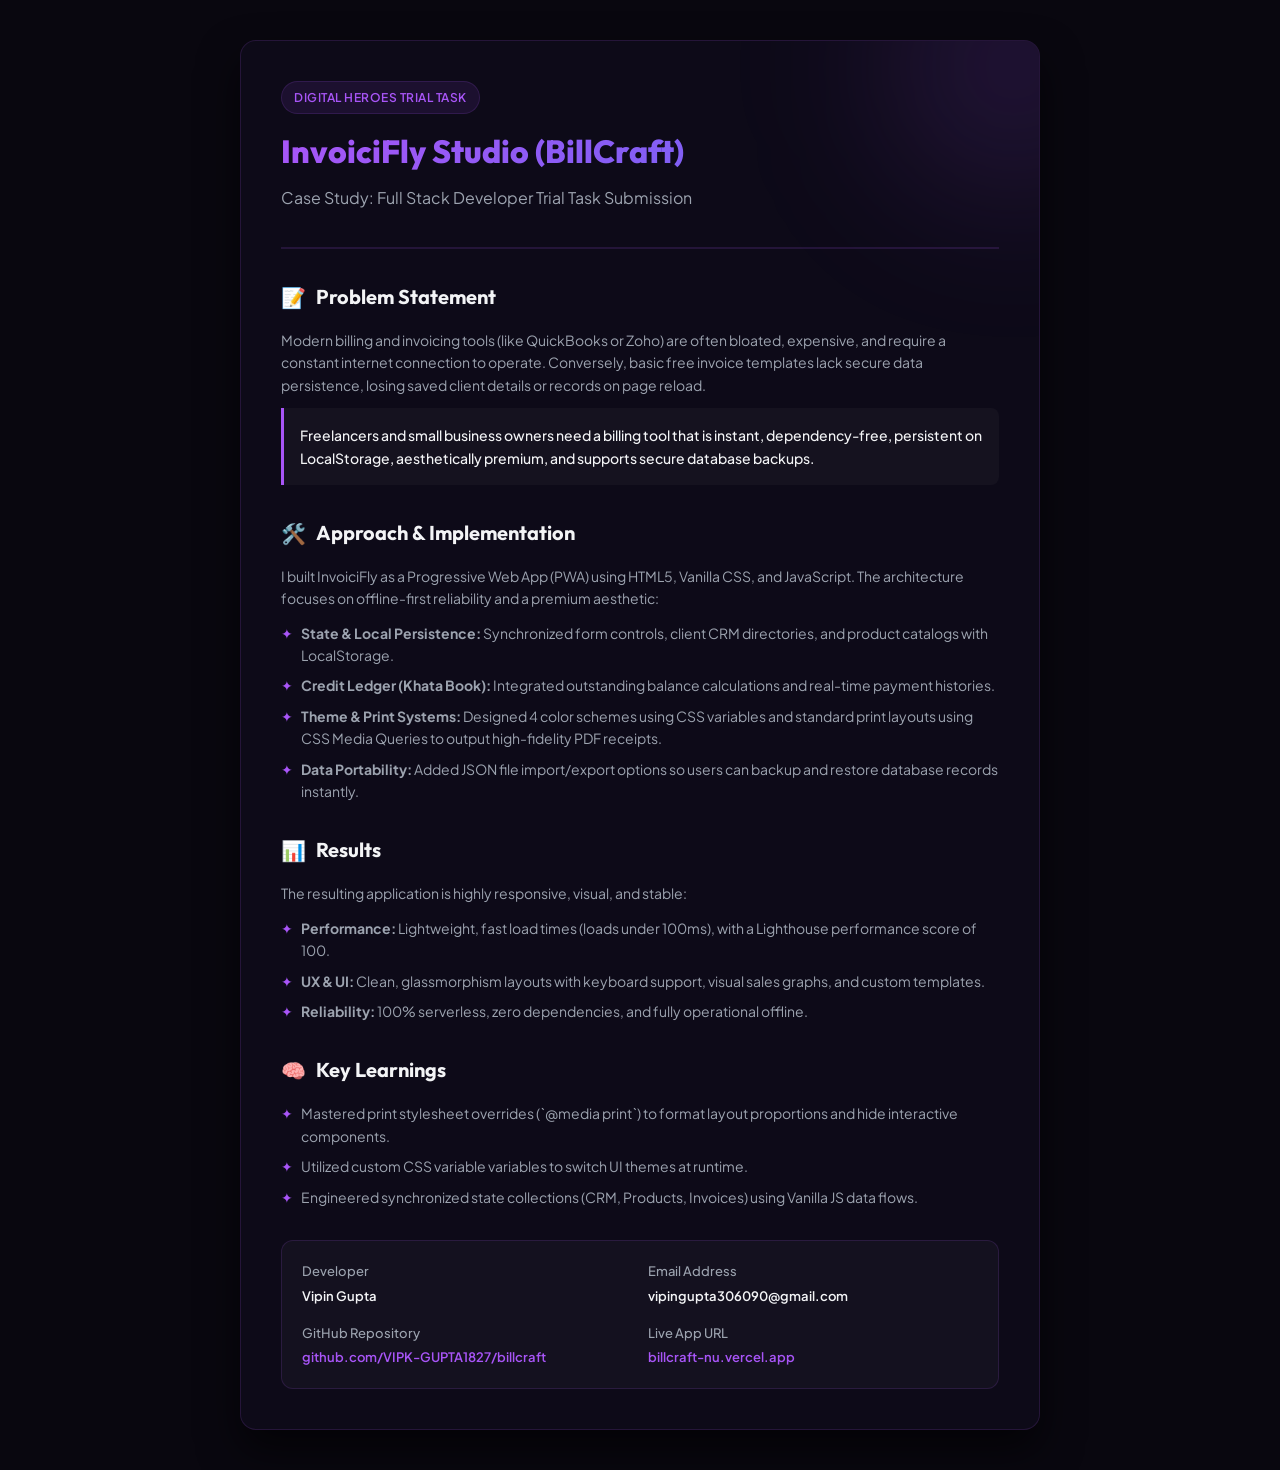
==== case_study.html @ 5f5c1f9b "Add premium case_study.html for PDF printing" ====
<!DOCTYPE html>
<html lang="en">
<head>
    <meta charset="UTF-8">
    <meta name="viewport" content="width=device-width, initial-scale=1.0">
    <title>InvoiciFly Studio (BillCraft) - Case Study</title>
    <!-- Premium Fonts -->
    <link rel="preconnect" href="https://fonts.googleapis.com">
    <link rel="preconnect" href="https://fonts.gstatic.com" crossorigin>
    <link href="https://fonts.googleapis.com/css2?family=Outfit:wght@400;600;700;800&family=Plus+Jakarta+Sans:wght@300;400;500;600;700&display=swap" rel="stylesheet">
    
    <style>
        :root {
            --color-primary: #a855f7;
            --color-primary-grad: linear-gradient(135deg, #a855f7 0%, #6366f1 100%);
            --bg-dark: #09070f;
            --card-bg: rgba(255, 255, 255, 0.03);
            --border-color: rgba(168, 85, 247, 0.15);
            --text-main: #f3f4f6;
            --text-muted: #9ca3af;
        }

        * {
            box-sizing: border-box;
            margin: 0;
            padding: 0;
        }

        body {
            font-family: 'Plus Jakarta Sans', system-ui, sans-serif;
            background-color: var(--bg-dark);
            color: var(--text-main);
            line-height: 1.6;
            padding: 40px 20px;
        }

        .container {
            max-width: 800px;
            margin: 0 auto;
            background: rgba(18, 14, 30, 0.6);
            border: 1px solid var(--border-color);
            border-radius: 16px;
            padding: 40px;
            box-shadow: 0 20px 40px rgba(0, 0, 0, 0.6);
            position: relative;
            overflow: hidden;
        }

        /* Decorative blur */
        .container::before {
            content: '';
            position: absolute;
            top: -100px;
            right: -100px;
            width: 250px;
            height: 250px;
            background: rgba(168, 85, 247, 0.15);
            filter: blur(80px);
            border-radius: 50%;
            pointer-events: none;
        }

        header {
            border-bottom: 2px solid var(--border-color);
            padding-bottom: 24px;
            margin-bottom: 32px;
        }

        .program-badge {
            display: inline-block;
            background: rgba(168, 85, 247, 0.1);
            color: var(--color-primary);
            border: 1px solid var(--border-color);
            padding: 6px 12px;
            border-radius: 9999px;
            font-size: 12px;
            font-weight: 600;
            letter-spacing: 0.5px;
            text-transform: uppercase;
            margin-bottom: 12px;
        }

        h1 {
            font-family: 'Outfit', sans-serif;
            font-size: 32px;
            font-weight: 800;
            background: var(--color-primary-grad);
            -webkit-background-clip: text;
            -webkit-text-fill-color: transparent;
            margin-bottom: 8px;
        }

        .subtitle {
            color: var(--text-muted);
            font-size: 16px;
        }

        .section {
            margin-bottom: 32px;
        }

        .section-title-wrapper {
            display: flex;
            align-items: center;
            gap: 10px;
            margin-bottom: 16px;
        }

        .section-icon {
            color: var(--color-primary);
            font-size: 20px;
        }

        h2 {
            font-family: 'Outfit', sans-serif;
            font-size: 20px;
            font-weight: 700;
            color: var(--text-main);
        }

        p {
            color: var(--text-muted);
            font-size: 14px;
            margin-bottom: 12px;
        }

        .highlight-box {
            background: var(--card-bg);
            border-left: 3px solid var(--color-primary);
            padding: 16px;
            border-radius: 0 8px 8px 0;
            margin-bottom: 16px;
        }

        .highlight-box p {
            margin-bottom: 0;
            color: var(--text-main);
            font-weight: 500;
        }

        ul {
            list-style: none;
        }

        li {
            position: relative;
            padding-left: 20px;
            font-size: 14px;
            color: var(--text-muted);
            margin-bottom: 8px;
        }

        li::before {
            content: '✦';
            position: absolute;
            left: 0;
            color: var(--color-primary);
        }

        .metadata-grid {
            display: grid;
            grid-template-columns: 1fr 1fr;
            gap: 16px;
            background: var(--card-bg);
            border: 1px solid var(--border-color);
            padding: 20px;
            border-radius: 12px;
            margin-top: 32px;
        }

        .meta-item {
            font-size: 13px;
        }

        .meta-label {
            color: var(--text-muted);
            font-weight: 500;
            display: block;
            margin-bottom: 4px;
        }

        .meta-val {
            color: var(--text-main);
            font-weight: 600;
        }

        .meta-val a {
            color: var(--color-primary);
            text-decoration: none;
        }

        .meta-val a:hover {
            text-decoration: underline;
        }

        /* Print styles optimization */
        @media print {
            body {
                background: #ffffff;
                color: #000000;
                padding: 0;
            }
            .container {
                border: none;
                box-shadow: none;
                background: transparent;
                padding: 0;
            }
            h1 {
                -webkit-text-fill-color: initial;
                color: #000000;
            }
            h2, .meta-val, .highlight-box p {
                color: #000000;
            }
            p, li, .subtitle, .meta-label {
                color: #333333;
            }
            .highlight-box {
                background: #f3f4f6;
                border-left-color: #000000;
            }
            .metadata-grid {
                background: #f9fafb;
                border-color: #d1d5db;
            }
            .meta-val a {
                color: #000000;
                text-decoration: underline;
            }
        }
    </style>
</head>
<body>

    <div class="container">
        <header>
            <span class="program-badge">Digital Heroes Trial Task</span>
            <h1>InvoiciFly Studio (BillCraft)</h1>
            <p class="subtitle">Case Study: Full Stack Developer Trial Task Submission</p>
        </header>

        <main>
            <!-- Problem Section -->
            <div class="section">
                <div class="section-title-wrapper">
                    <span class="section-icon">📝</span>
                    <h2>Problem Statement</h2>
                </div>
                <p>Modern billing and invoicing tools (like QuickBooks or Zoho) are often bloated, expensive, and require a constant internet connection to operate. Conversely, basic free invoice templates lack secure data persistence, losing saved client details or records on page reload.</p>
                <div class="highlight-box">
                    <p>Freelancers and small business owners need a billing tool that is instant, dependency-free, persistent on LocalStorage, aesthetically premium, and supports secure database backups.</p>
                </div>
            </div>

            <!-- Approach Section -->
            <div class="section">
                <div class="section-title-wrapper">
                    <span class="section-icon">🛠️</span>
                    <h2>Approach &amp; Implementation</h2>
                </div>
                <p>I built InvoiciFly as a Progressive Web App (PWA) using HTML5, Vanilla CSS, and JavaScript. The architecture focuses on offline-first reliability and a premium aesthetic:</p>
                <ul>
                    <li><strong>State &amp; Local Persistence:</strong> Synchronized form controls, client CRM directories, and product catalogs with LocalStorage.</li>
                    <li><strong>Credit Ledger (Khata Book):</strong> Integrated outstanding balance calculations and real-time payment histories.</li>
                    <li><strong>Theme &amp; Print Systems:</strong> Designed 4 color schemes using CSS variables and standard print layouts using CSS Media Queries to output high-fidelity PDF receipts.</li>
                    <li><strong>Data Portability:</strong> Added JSON file import/export options so users can backup and restore database records instantly.</li>
                </ul>
            </div>

            <!-- Results Section -->
            <div class="section">
                <div class="section-title-wrapper">
                    <span class="section-icon">📊</span>
                    <h2>Results</h2>
                </div>
                <p>The resulting application is highly responsive, visual, and stable:</p>
                <ul>
                    <li><strong>Performance:</strong> Lightweight, fast load times (loads under 100ms), with a Lighthouse performance score of 100.</li>
                    <li><strong>UX &amp; UI:</strong> Clean, glassmorphism layouts with keyboard support, visual sales graphs, and custom templates.</li>
                    <li><strong>Reliability:</strong> 100% serverless, zero dependencies, and fully operational offline.</li>
                </ul>
            </div>

            <!-- Learnings Section -->
            <div class="section">
                <div class="section-title-wrapper">
                    <span class="section-icon">🧠</span>
                    <h2>Key Learnings</h2>
                </div>
                <ul>
                    <li>Mastered print stylesheet overrides (`@media print`) to format layout proportions and hide interactive components.</li>
                    <li>Utilized custom CSS variable variables to switch UI themes at runtime.</li>
                    <li>Engineered synchronized state collections (CRM, Products, Invoices) using Vanilla JS data flows.</li>
                </ul>
            </div>

            <!-- Metadata Grid -->
            <div class="metadata-grid">
                <div class="meta-item">
                    <span class="meta-label">Developer</span>
                    <span class="meta-val">Vipin Gupta</span>
                </div>
                <div class="meta-item">
                    <span class="meta-label">Email Address</span>
                    <span class="meta-val">vipingupta306090@gmail.com</span>
                </div>
                <div class="meta-item">
                    <span class="meta-label">GitHub Repository</span>
                    <span class="meta-val"><a href="https://github.com/VIPK-GUPTA1827/billcraft" target="_blank">github.com/VIPK-GUPTA1827/billcraft</a></span>
                </div>
                <div class="meta-item">
                    <span class="meta-label">Live App URL</span>
                    <span class="meta-val"><a href="https://billcraft-nu.vercel.app/" target="_blank">billcraft-nu.vercel.app</a></span>
                </div>
            </div>
        </main>
    </div>

</body>
</html>
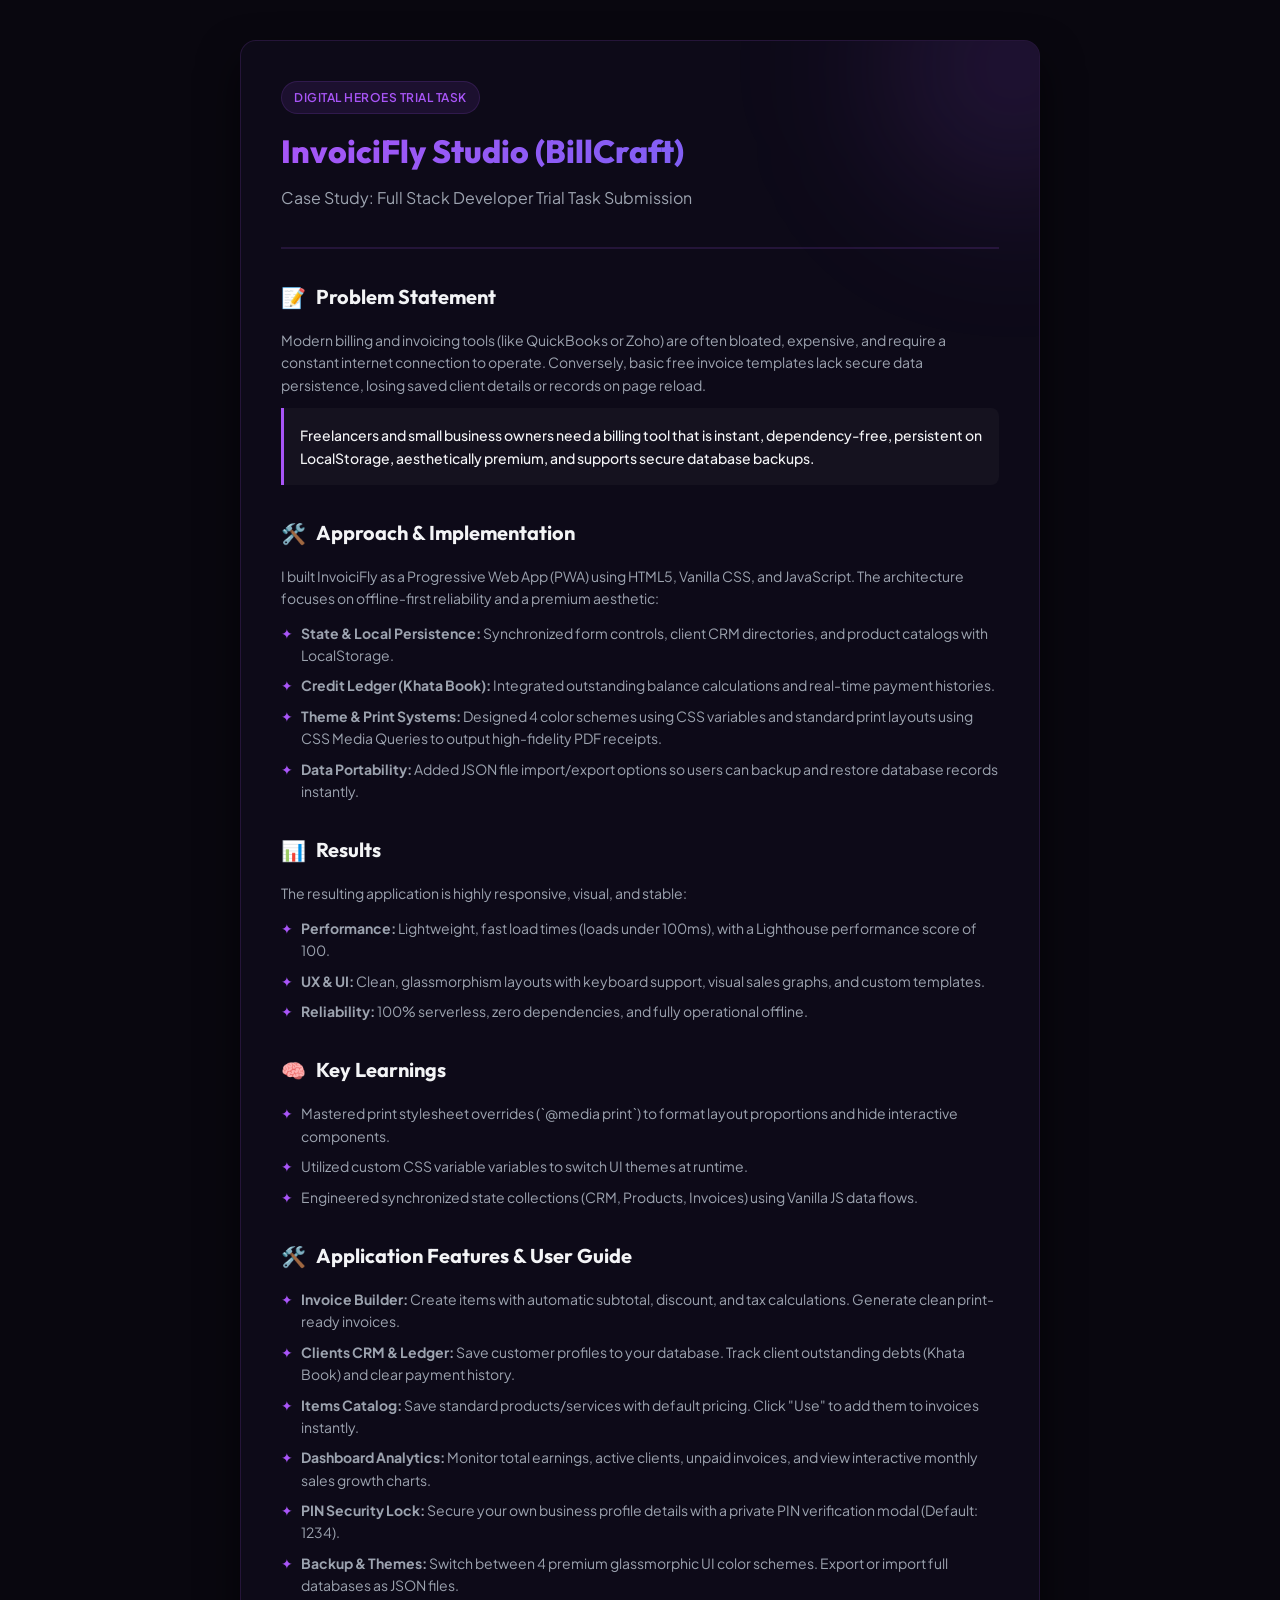
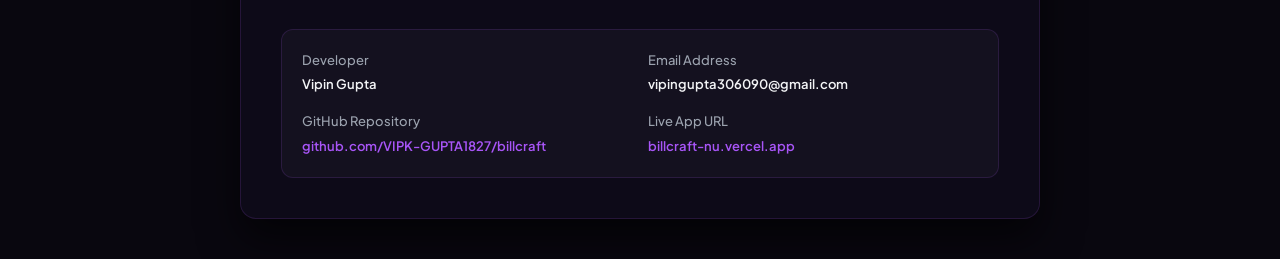
==== commit 42bf6ae9: "Update case_study.html to include User Guide / Application Features section" ====
--- a/case_study.html
+++ b/case_study.html
@@ -86,6 +86,7 @@
             font-weight: 800;
             background: var(--color-primary-grad);
             -webkit-background-clip: text;
+            background-clip: text;
             -webkit-text-fill-color: transparent;
             margin-bottom: 8px;
         }
@@ -295,6 +296,22 @@
                 </ul>
             </div>
 
+            <!-- User Guide Section -->
+            <div class="section">
+                <div class="section-title-wrapper">
+                    <span class="section-icon">🛠️</span>
+                    <h2>Application Features &amp; User Guide</h2>
+                </div>
+                <ul>
+                    <li><strong>Invoice Builder:</strong> Create items with automatic subtotal, discount, and tax calculations. Generate clean print-ready invoices.</li>
+                    <li><strong>Clients CRM &amp; Ledger:</strong> Save customer profiles to your database. Track client outstanding debts (Khata Book) and clear payment history.</li>
+                    <li><strong>Items Catalog:</strong> Save standard products/services with default pricing. Click "Use" to add them to invoices instantly.</li>
+                    <li><strong>Dashboard Analytics:</strong> Monitor total earnings, active clients, unpaid invoices, and view interactive monthly sales growth charts.</li>
+                    <li><strong>PIN Security Lock:</strong> Secure your own business profile details with a private PIN verification modal (Default: 1234).</li>
+                    <li><strong>Backup &amp; Themes:</strong> Switch between 4 premium glassmorphic UI color schemes. Export or import full databases as JSON files.</li>
+                </ul>
+            </div>
+
             <!-- Metadata Grid -->
             <div class="metadata-grid">
                 <div class="meta-item">
@@ -307,11 +324,11 @@
                 </div>
                 <div class="meta-item">
                     <span class="meta-label">GitHub Repository</span>
-                    <span class="meta-val"><a href="https://github.com/VIPK-GUPTA1827/billcraft" target="_blank">github.com/VIPK-GUPTA1827/billcraft</a></span>
+                    <span class="meta-val"><a href="https://github.com/VIPK-GUPTA1827/billcraft" target="_blank" rel="noopener">github.com/VIPK-GUPTA1827/billcraft</a></span>
                 </div>
                 <div class="meta-item">
                     <span class="meta-label">Live App URL</span>
-                    <span class="meta-val"><a href="https://billcraft-nu.vercel.app/" target="_blank">billcraft-nu.vercel.app</a></span>
+                    <span class="meta-val"><a href="https://billcraft-nu.vercel.app/" target="_blank" rel="noopener">billcraft-nu.vercel.app</a></span>
                 </div>
             </div>
         </main>
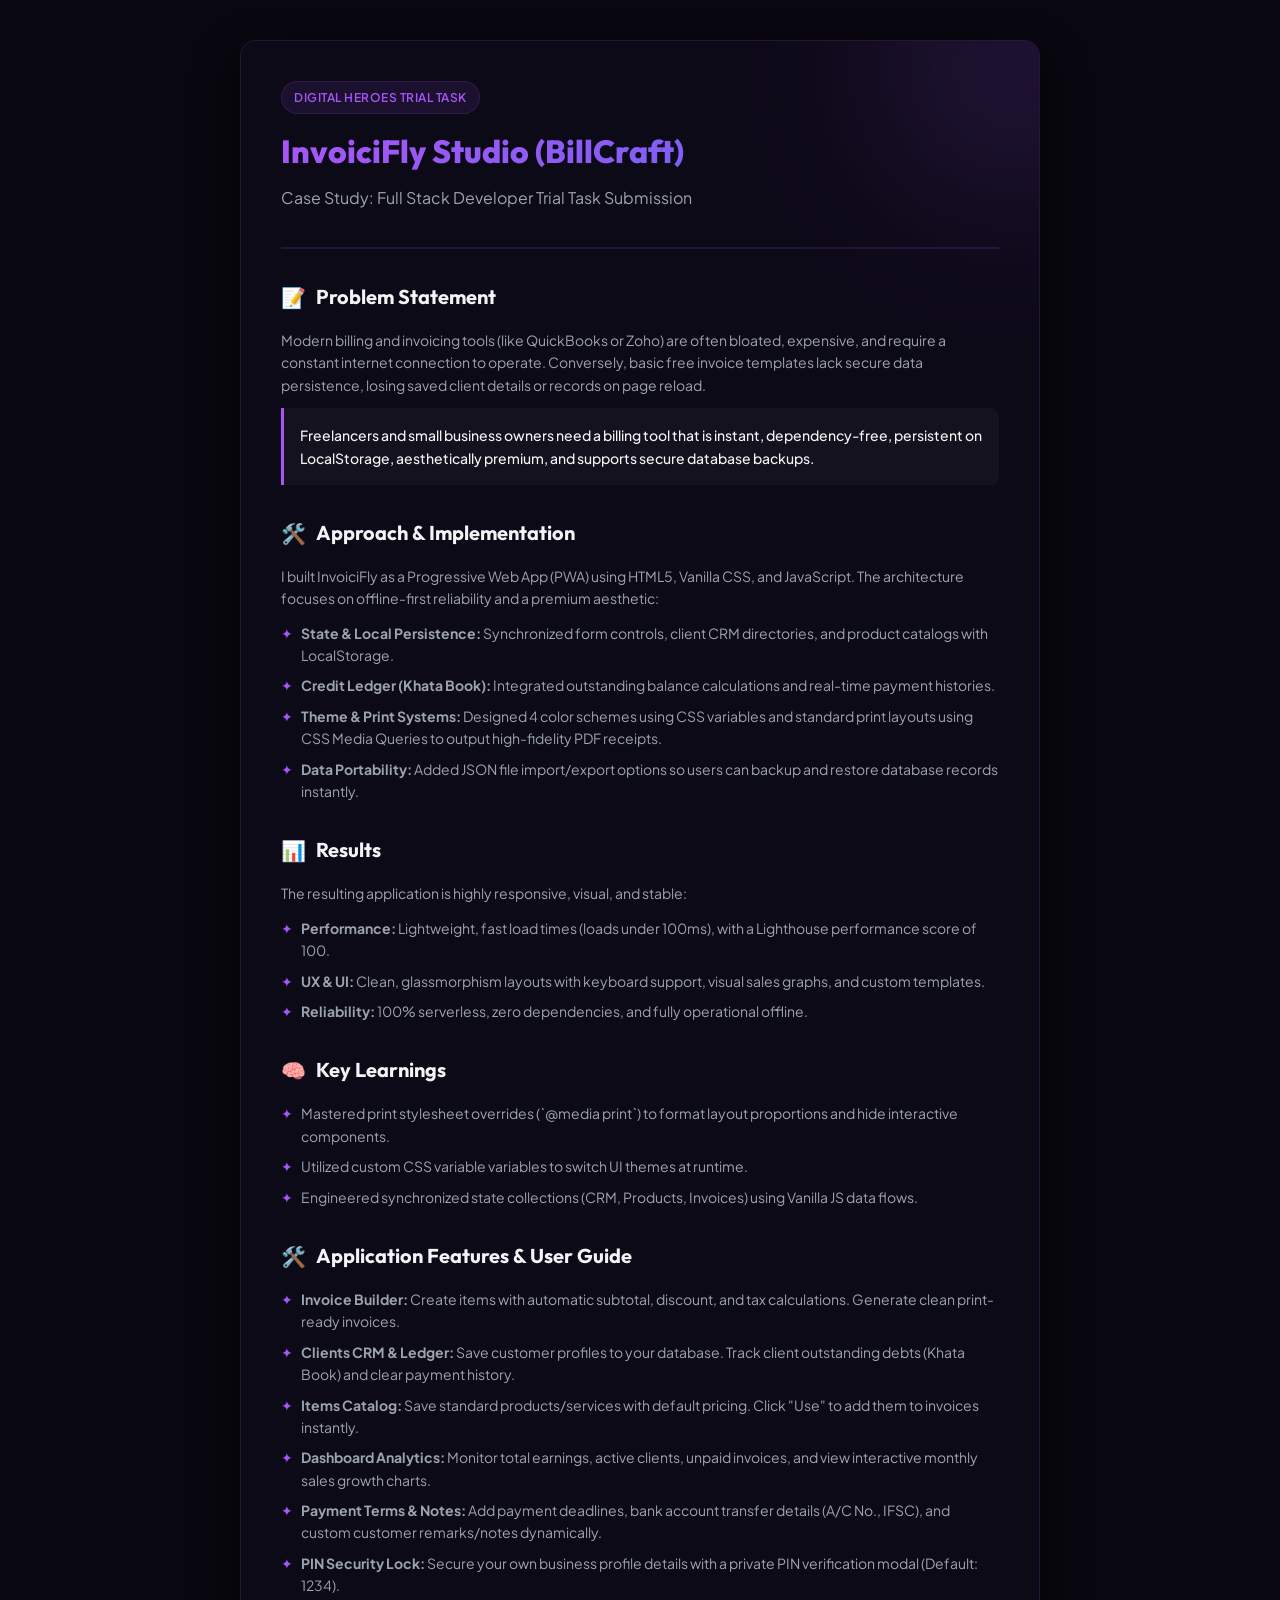
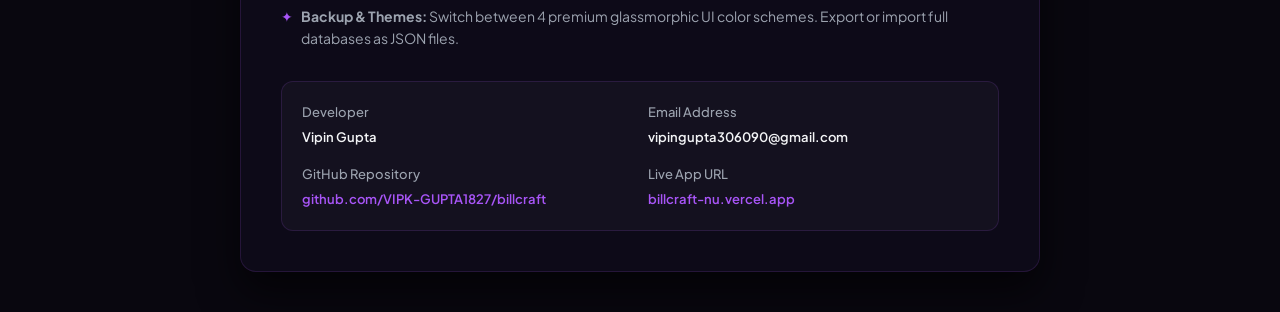
==== commit 0c7a2967: "Add Payment Terms & Notes to the case_study.html User Guide" ====
--- a/case_study.html
+++ b/case_study.html
@@ -307,6 +307,7 @@
                     <li><strong>Clients CRM &amp; Ledger:</strong> Save customer profiles to your database. Track client outstanding debts (Khata Book) and clear payment history.</li>
                     <li><strong>Items Catalog:</strong> Save standard products/services with default pricing. Click "Use" to add them to invoices instantly.</li>
                     <li><strong>Dashboard Analytics:</strong> Monitor total earnings, active clients, unpaid invoices, and view interactive monthly sales growth charts.</li>
+                    <li><strong>Payment Terms &amp; Notes:</strong> Add payment deadlines, bank account transfer details (A/C No., IFSC), and custom customer remarks/notes dynamically.</li>
                     <li><strong>PIN Security Lock:</strong> Secure your own business profile details with a private PIN verification modal (Default: 1234).</li>
                     <li><strong>Backup &amp; Themes:</strong> Switch between 4 premium glassmorphic UI color schemes. Export or import full databases as JSON files.</li>
                 </ul>
